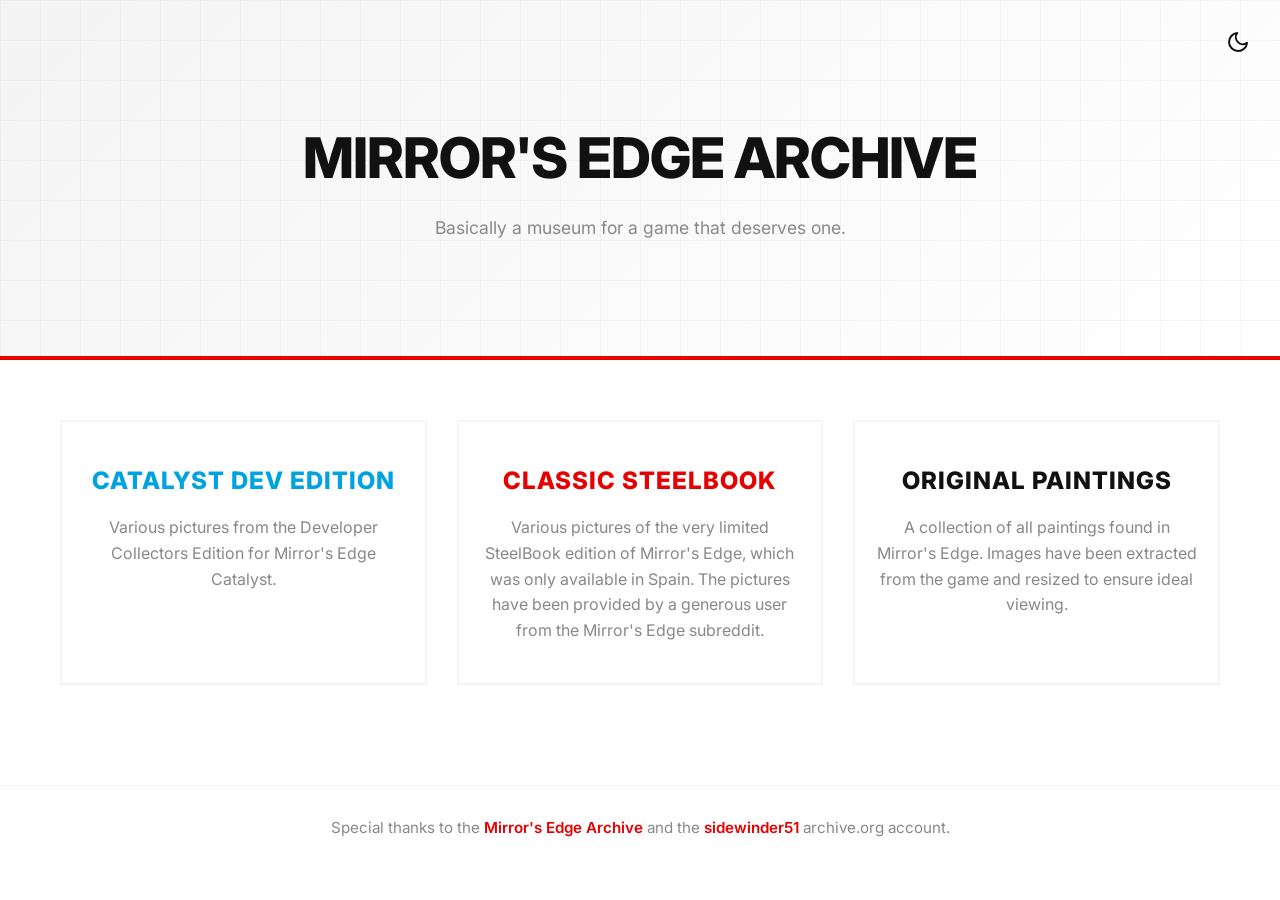
==== index.html @ 83ef65ca "Added files" ====
<!DOCTYPE html>
<html lang="en">

<head>
    <meta charset="UTF-8">
    <meta name="viewport" content="width=device-width, initial-scale=1.0">
    <title>Mirror's Edge Archive</title>
    <meta name="description"
        content="An archive of rare Mirror's Edge and Mirror's Edge Catalyst physical and digital memorabilia.">
    <link href="https://fonts.googleapis.com/css2?family=Inter:wght@300;400;600;800&display=swap" rel="stylesheet">
    <link rel="stylesheet" href="styles.css">
</head>

<body>
    <header class="hero">
        <button id="theme-toggle" class="theme-toggle" aria-label="Toggle dark mode">
            <svg class="moon-icon" xmlns="http://www.w3.org/2000/svg" width="24" height="24" viewBox="0 0 24 24"
                fill="none" stroke="currentColor" stroke-width="2" stroke-linecap="round" stroke-linejoin="round">
                <path d="M21 12.79A9 9 0 1 1 11.21 3 7 7 0 0 0 21 12.79z"></path>
            </svg>
            <svg class="sun-icon hidden" xmlns="http://www.w3.org/2000/svg" width="24" height="24" viewBox="0 0 24 24"
                fill="none" stroke="currentColor" stroke-width="2" stroke-linecap="round" stroke-linejoin="round">
                <circle cx="12" cy="12" r="5"></circle>
                <line x1="12" y1="1" x2="12" y2="3"></line>
                <line x1="12" y1="21" x2="12" y2="23"></line>
                <line x1="4.22" y1="4.22" x2="5.64" y2="5.64"></line>
                <line x1="18.36" y1="18.36" x2="19.78" y2="19.78"></line>
                <line x1="1" y1="12" x2="3" y2="12"></line>
                <line x1="21" y1="12" x2="23" y2="12"></line>
                <line x1="4.22" y1="19.78" x2="5.64" y2="18.36"></line>
                <line x1="18.36" y1="5.64" x2="19.78" y2="4.22"></line>
            </svg>
        </button>
        <div class="hero-content">
            <h1>Mirror's Edge Archive</h1>
            <p>Basically a museum for a game that deserves one.</p>
        </div>
    </header>

    <main class="archive-container">
        <div class="category-menu">
            <a href="dev-edition.html" class="category-card dev">
                <h2>Catalyst Dev Edition</h2>
                <p>Various pictures from the Developer Collectors Edition for Mirror's Edge Catalyst.</p>
            </a>
            <a href="steelbook.html" class="category-card steelbook">
                <h2>Classic Steelbook</h2>
                <p>Various pictures of the very limited SteelBook edition of Mirror's Edge, which was only available in
                    Spain. The pictures have been provided by a generous user from the Mirror's Edge subreddit.</p>
            </a>
            <a href="paintings.html" class="category-card paintings">
                <h2>Original Paintings</h2>
                <p>A collection of all paintings found in Mirror's Edge. Images have been extracted from the game and
                    resized to ensure ideal viewing.</p>
            </a>
        </div>
    </main>

    <footer class="site-footer">
        <div class="footer-content">
            <p>Special thanks to the <a href="https://www.mirrorsedgearchive.org/" target="_blank">Mirror's Edge
                    Archive</a> and the <a href="https://archive.org/details/@sidewinder51"
                    target="_blank">sidewinder51</a> archive.org account.</p>
        </div>
    </footer>

    <script src="script.js"></script>
</body>

</html>
---- styles.css ----
:root {
    --color-pure-white: #FFFFFF;
    --color-off-white: #F4F4F4;
    --color-runner-red: #E60000;
    --color-deep-black: #111111;
    --color-catalyst-blue: #00A3E0;
    --color-city-gray: #888888;
    --color-glass-dark: rgba(17, 17, 17, 0.85);
    --font-primary: 'Inter', sans-serif;
    --transition-fast: 0.2s ease;
    --transition-smooth: 0.4s cubic-bezier(0.16, 1, 0.3, 1);
}

body.dark-mode {
    --color-pure-white: #111111;
    --color-off-white: #222222;
    --color-deep-black: #F4F4F4;
    --color-city-gray: #AAAAAA;
    --color-glass-dark: rgba(0, 0, 0, 0.9);
}

* {
    margin: 0;
    padding: 0;
    box-sizing: border-box;
}

body {
    font-family: var(--font-primary);
    background-color: var(--color-pure-white);
    color: var(--color-deep-black);
    line-height: 1.6;
    transition: background-color var(--transition-smooth), color var(--transition-smooth);
}

.theme-toggle {
    position: absolute;
    top: 20px;
    right: 20px;
    background: transparent;
    border: none;
    color: var(--color-deep-black);
    cursor: pointer;
    padding: 10px;
    display: flex;
    align-items: center;
    justify-content: center;
    z-index: 10;
    border-radius: 50%;
    transition: background-color var(--transition-fast), color var(--transition-fast), transform var(--transition-smooth);
}

.theme-toggle:hover {
    background-color: var(--color-off-white);
    transform: scale(1.1);
}

.theme-toggle svg {
    width: 24px;
    height: 24px;
}

.hero {
    height: 40vh;
    min-height: 300px;
    display: flex;
    align-items: center;
    justify-content: center;
    text-align: center;
    background: linear-gradient(135deg, var(--color-off-white) 0%, var(--color-pure-white) 100%);
    border-bottom: 4px solid var(--color-runner-red);
    position: relative;
    overflow: hidden;
}

.hero::after {
    content: '';
    position: absolute;
    top: 0;
    right: 0;
    bottom: 0;
    left: 0;
    background-image: linear-gradient(rgba(0, 0, 0, 0.03) 1px, transparent 1px),
        linear-gradient(90deg, rgba(0, 0, 0, 0.03) 1px, transparent 1px);
    background-size: 40px 40px;
    z-index: 0;
}

.hero-content {
    position: relative;
    z-index: 1;
    padding: 0 20px;
}

.hero h1 {
    font-size: 3.5rem;
    font-weight: 800;
    text-transform: uppercase;
    letter-spacing: -1px;
    margin-bottom: 10px;
    color: var(--color-deep-black);
}

.hero p {
    font-size: 1.1rem;
    color: var(--color-city-gray);
    max-width: 600px;
    margin: 0 auto;
}

.hero a {
    color: var(--color-runner-red);
    text-decoration: none;
    font-weight: 600;
    transition: color var(--transition-fast);
}

.hero a:hover {
    color: var(--color-deep-black);
    text-decoration: underline;
}

.archive-container {
    max-width: 1200px;
    margin: 0 auto;
    padding: 40px 20px;
}

.category-menu {
    display: grid;
    grid-template-columns: repeat(auto-fit, minmax(300px, 1fr));
    gap: 30px;
    margin-top: 20px;
}

.category-card {
    display: block;
    background: var(--color-pure-white);
    border: 2px solid var(--color-off-white);
    text-decoration: none;
    color: var(--color-deep-black);
    padding: 40px 20px;
    text-align: center;
    transition: all var(--transition-fast);
    cursor: pointer;
}

.category-card:hover {
    border-color: var(--color-runner-red);
    transform: translateY(-5px);
    box-shadow: 0 15px 30px rgba(0, 0, 0, 0.1);
}

.category-card h2 {
    font-size: 1.5rem;
    font-weight: 800;
    text-transform: uppercase;
    letter-spacing: 1px;
    margin-bottom: 15px;
}

.category-card.dev h2 {
    color: var(--color-catalyst-blue);
}

.category-card.steelbook h2 {
    color: var(--color-runner-red);
}

.category-card.paintings h2 {
    color: var(--color-deep-black);
}

.category-card p {
    color: var(--color-city-gray);
    font-size: 1rem;
}

.gallery {
    display: grid;
    grid-template-columns: repeat(auto-fill, minmax(300px, 1fr));
    gap: 30px;
}

.gallery-item {
    background: var(--color-pure-white);
    border: 1px solid var(--color-off-white);
    overflow: hidden;
    cursor: pointer;
    transition: box-shadow var(--transition-smooth), transform var(--transition-smooth);
    position: relative;
}

.gallery-item:hover {
    box-shadow: 0 15px 30px rgba(0, 0, 0, 0.1);
    transform: translateY(-5px);
}

.gallery-item:hover .image-placeholder {
    transform: scale(1.05);
}

.image-placeholder {
    width: 100%;
    height: 250px;
    display: flex;
    align-items: center;
    justify-content: center;
    transition: transform var(--transition-smooth);
    background-color: var(--color-off-white);
}

.image-placeholder img {
    width: 100%;
    height: 100%;
    object-fit: cover;
}

.bg-catalyst {
    background-color: rgba(0, 163, 224, 0.1);
    color: var(--color-catalyst-blue);
}

.bg-red {
    background-color: rgba(230, 0, 0, 0.1);
    color: var(--color-runner-red);
}

.bg-pure {
    background-color: var(--color-off-white);
    color: var(--color-city-gray);
}

.placeholder-text {
    font-weight: 600;
    font-size: 1.1rem;
    text-transform: uppercase;
    letter-spacing: 1px;
}

.item-info {
    padding: 20px;
    background: var(--color-pure-white);
    position: relative;
    z-index: 2;
}

.item-info h3 {
    font-size: 1.2rem;
    margin-bottom: 5px;
    font-weight: 600;
}

.item-info p {
    font-size: 0.9rem;
    color: var(--color-city-gray);
}

.back-link {
    display: inline-block;
    margin-bottom: 30px;
    color: var(--color-city-gray);
    text-decoration: none;
    font-weight: 600;
    text-transform: uppercase;
    font-size: 0.9rem;
    letter-spacing: 1px;
    transition: color var(--transition-fast);
}

.back-link:hover {
    color: var(--color-runner-red);
}

.lightbox {
    position: fixed;
    top: 0;
    left: 0;
    width: 100%;
    height: 100%;
    background-color: var(--color-glass-dark);
    z-index: 1000;
    display: flex;
    align-items: center;
    justify-content: center;
    opacity: 0;
    visibility: hidden;
    transition: opacity var(--transition-smooth), visibility var(--transition-smooth);
    backdrop-filter: blur(5px);
}

.lightbox[aria-hidden="false"] {
    opacity: 1;
    visibility: visible;
}

.lightbox-content {
    max-width: 90%;
    max-height: 90vh;
    display: flex;
    flex-direction: column;
    align-items: center;
    position: relative;
    transform: scale(0.95);
    transition: transform var(--transition-smooth);
}

.lightbox[aria-hidden="false"] .lightbox-content {
    transform: scale(1);
}

.lightbox-image-container {
    width: 100%;
    max-height: 80vh;
    display: flex;
    justify-content: center;
}

.lightbox-image-container .image-placeholder {
    width: 80vw;
    max-width: 800px;
    height: 60vh;
    background-color: transparent;
}

.lightbox-image-container .image-placeholder img {
    object-fit: contain;
}

.lightbox-caption {
    margin-top: 15px;
    color: #FFFFFF;
    text-align: center;
}

.lightbox-caption h3 {
    font-size: 1.5rem;
    margin-bottom: 5px;
}

.lightbox-close {
    position: absolute;
    top: 30px;
    right: 30px;
    background: transparent;
    border: none;
    color: #FFFFFF;
    font-size: 3rem;
    line-height: 1;
    cursor: pointer;
    transition: color var(--transition-fast);
}

.lightbox-close:hover {
    color: var(--color-runner-red);
}

.hidden {
    display: none !important;
}

.site-footer {
    background-color: var(--color-pure-white);
    padding: 30px 20px;
    text-align: center;
    border-top: 1px solid var(--color-off-white);
    margin-top: 60px;
}

.site-footer p {
    color: var(--color-city-gray);
    font-size: 0.95rem;
    max-width: 800px;
    margin: 0 auto;
}

.site-footer a {
    color: var(--color-runner-red);
    text-decoration: none;
    font-weight: 600;
    transition: color var(--transition-fast);
}

.site-footer a:hover {
    color: var(--color-deep-black);
    text-decoration: underline;
}

@media (max-width: 768px) {
    .hero h1 {
        font-size: 2.5rem;
    }

    .gallery {
        grid-template-columns: repeat(auto-fill, minmax(250px, 1fr));
    }
}
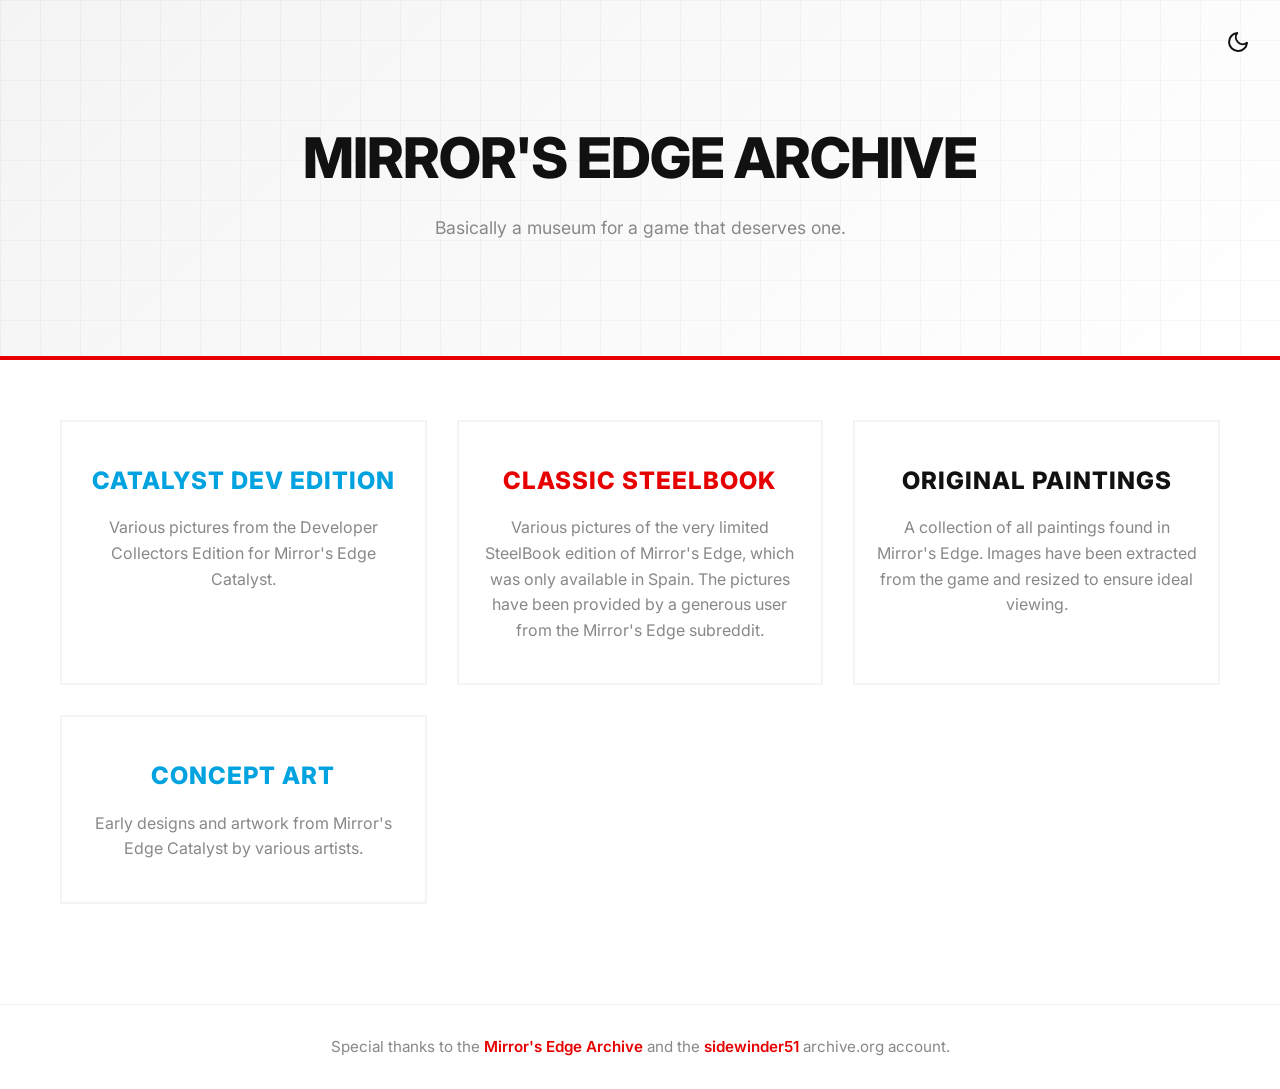
==== commit ae5db613: "Add concept art section with 70 images" ====
--- a/index.html
+++ b/index.html
@@ -53,6 +53,10 @@
                 <p>A collection of all paintings found in Mirror's Edge. Images have been extracted from the game and
                     resized to ensure ideal viewing.</p>
             </a>
+            <a href="concept-art.html" class="category-card dev">
+                <h2>Concept Art</h2>
+                <p>Early designs and artwork from Mirror's Edge Catalyst by various artists.</p>
+            </a>
         </div>
     </main>
 
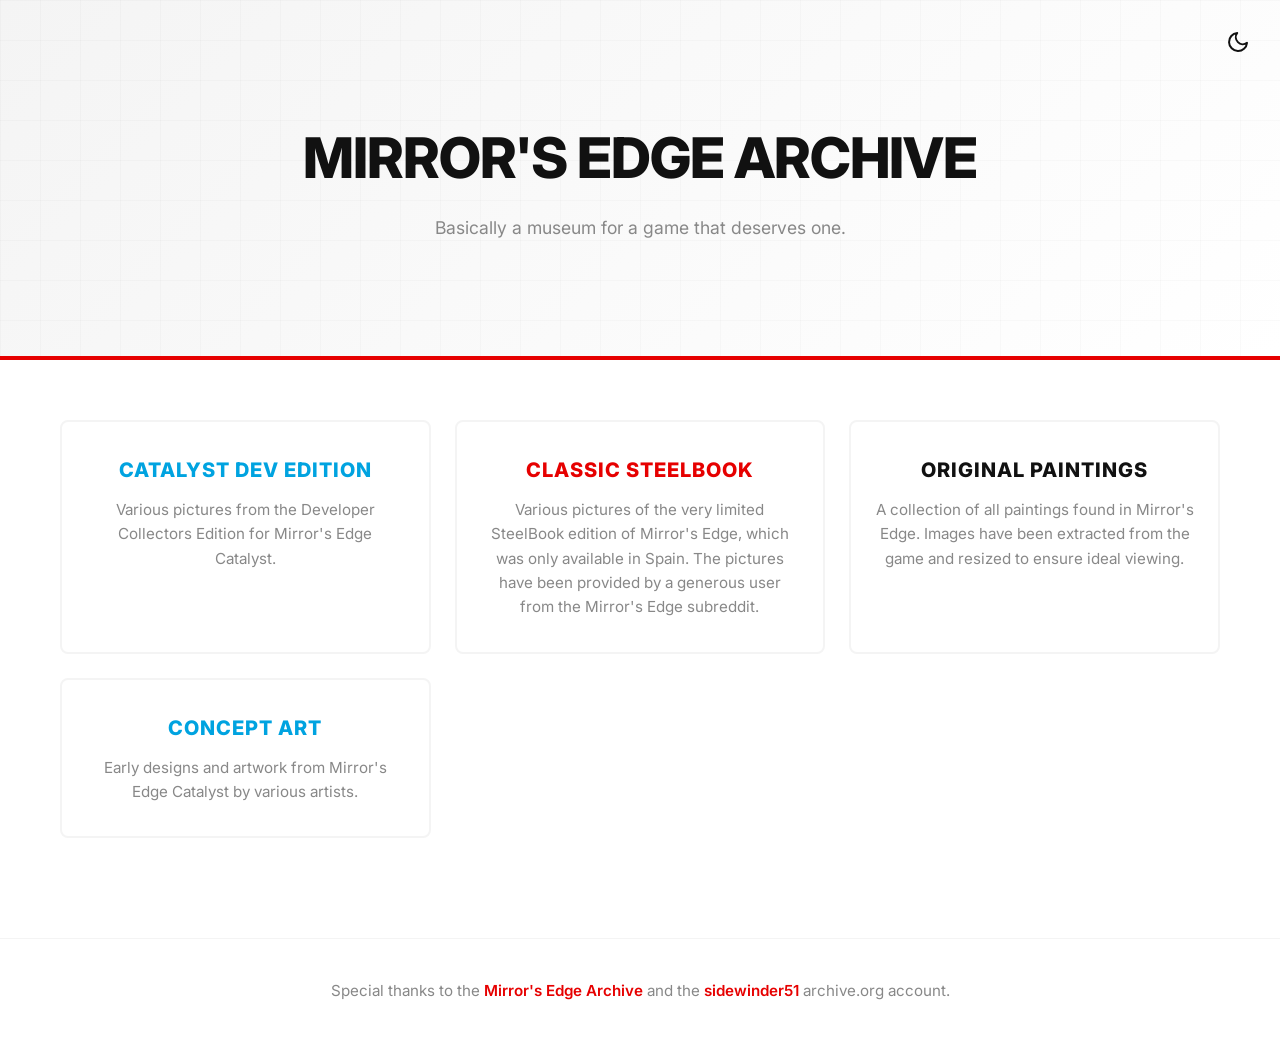
==== commit f70c5340: "Improve code quality and responsiveness" ====
--- a/index.html
+++ b/index.html
@@ -68,7 +68,7 @@
         </div>
     </footer>
 
-    <script src="script.js"></script>
+    <script src="script.js" defer></script>
 </body>
 
 </html>
--- a/styles.css
+++ b/styles.css
@@ -5,18 +5,18 @@
     --color-deep-black: #111111;
     --color-catalyst-blue: #00A3E0;
     --color-city-gray: #888888;
-    --color-glass-dark: rgba(17, 17, 17, 0.85);
-    --font-primary: 'Inter', sans-serif;
+    --color-glass-dark: rgba(17, 17, 17, 0.9);
+    --font-primary: 'Inter', -apple-system, BlinkMacSystemFont, 'Segoe UI', sans-serif;
     --transition-fast: 0.2s ease;
     --transition-smooth: 0.4s cubic-bezier(0.16, 1, 0.3, 1);
 }
 
 body.dark-mode {
     --color-pure-white: #111111;
-    --color-off-white: #222222;
+    --color-off-white: #1a1a1a;
     --color-deep-black: #F4F4F4;
     --color-city-gray: #AAAAAA;
-    --color-glass-dark: rgba(0, 0, 0, 0.9);
+    --color-glass-dark: rgba(0, 0, 0, 0.95);
 }
 
 * {
@@ -25,12 +25,17 @@
     box-sizing: border-box;
 }
 
+html {
+    scroll-behavior: smooth;
+}
+
 body {
     font-family: var(--font-primary);
     background-color: var(--color-pure-white);
     color: var(--color-deep-black);
     line-height: 1.6;
     transition: background-color var(--transition-smooth), color var(--transition-smooth);
+    min-height: 100vh;
 }
 
 .theme-toggle {
@@ -47,12 +52,16 @@
     justify-content: center;
     z-index: 10;
     border-radius: 50%;
-    transition: background-color var(--transition-fast), color var(--transition-fast), transform var(--transition-smooth);
+    transition: background-color var(--transition-fast), transform var(--transition-smooth);
 }
 
 .theme-toggle:hover {
-    background-color: var(--color-off-white);
+    background-color: rgba(0, 0, 0, 0.05);
     transform: scale(1.1);
+}
+
+body.dark-mode .theme-toggle:hover {
+    background-color: rgba(255, 255, 255, 0.1);
 }
 
 .theme-toggle svg {
@@ -61,8 +70,7 @@
 }
 
 .hero {
-    height: 40vh;
-    min-height: 300px;
+    min-height: 40vh;
     display: flex;
     align-items: center;
     justify-content: center;
@@ -71,17 +79,16 @@
     border-bottom: 4px solid var(--color-runner-red);
     position: relative;
     overflow: hidden;
+    padding: 60px 20px;
 }
 
 .hero::after {
     content: '';
     position: absolute;
-    top: 0;
-    right: 0;
-    bottom: 0;
-    left: 0;
-    background-image: linear-gradient(rgba(0, 0, 0, 0.03) 1px, transparent 1px),
-        linear-gradient(90deg, rgba(0, 0, 0, 0.03) 1px, transparent 1px);
+    inset: 0;
+    background-image: 
+        linear-gradient(rgba(0, 0, 0, 0.02) 1px, transparent 1px),
+        linear-gradient(90deg, rgba(0, 0, 0, 0.02) 1px, transparent 1px);
     background-size: 40px 40px;
     z-index: 0;
 }
@@ -89,11 +96,11 @@
 .hero-content {
     position: relative;
     z-index: 1;
-    padding: 0 20px;
+    max-width: 800px;
 }
 
 .hero h1 {
-    font-size: 3.5rem;
+    font-size: clamp(2rem, 5vw, 3.5rem);
     font-weight: 800;
     text-transform: uppercase;
     letter-spacing: -1px;
@@ -102,22 +109,10 @@
 }
 
 .hero p {
-    font-size: 1.1rem;
+    font-size: clamp(1rem, 2vw, 1.1rem);
     color: var(--color-city-gray);
     max-width: 600px;
     margin: 0 auto;
-}
-
-.hero a {
-    color: var(--color-runner-red);
-    text-decoration: none;
-    font-weight: 600;
-    transition: color var(--transition-fast);
-}
-
-.hero a:hover {
-    color: var(--color-deep-black);
-    text-decoration: underline;
 }
 
 .archive-container {
@@ -128,35 +123,37 @@
 
 .category-menu {
     display: grid;
-    grid-template-columns: repeat(auto-fit, minmax(300px, 1fr));
-    gap: 30px;
+    grid-template-columns: repeat(auto-fit, minmax(280px, 1fr));
+    gap: 24px;
     margin-top: 20px;
 }
 
 .category-card {
-    display: block;
+    display: flex;
+    flex-direction: column;
     background: var(--color-pure-white);
     border: 2px solid var(--color-off-white);
     text-decoration: none;
     color: var(--color-deep-black);
-    padding: 40px 20px;
+    padding: 32px 24px;
     text-align: center;
     transition: all var(--transition-fast);
     cursor: pointer;
+    border-radius: 8px;
 }
 
 .category-card:hover {
     border-color: var(--color-runner-red);
-    transform: translateY(-5px);
-    box-shadow: 0 15px 30px rgba(0, 0, 0, 0.1);
+    transform: translateY(-4px);
+    box-shadow: 0 12px 24px rgba(0, 0, 0, 0.1);
 }
 
 .category-card h2 {
-    font-size: 1.5rem;
+    font-size: 1.25rem;
     font-weight: 800;
     text-transform: uppercase;
     letter-spacing: 1px;
-    margin-bottom: 15px;
+    margin-bottom: 12px;
 }
 
 .category-card.dev h2 {
@@ -173,13 +170,14 @@
 
 .category-card p {
     color: var(--color-city-gray);
-    font-size: 1rem;
+    font-size: 0.95rem;
+    flex-grow: 1;
 }
 
 .gallery {
     display: grid;
-    grid-template-columns: repeat(auto-fill, minmax(300px, 1fr));
-    gap: 30px;
+    grid-template-columns: repeat(auto-fill, minmax(280px, 1fr));
+    gap: 24px;
 }
 
 .gallery-item {
@@ -187,22 +185,28 @@
     border: 1px solid var(--color-off-white);
     overflow: hidden;
     cursor: pointer;
-    transition: box-shadow var(--transition-smooth), transform var(--transition-smooth);
+    transition: box-shadow var(--transition-fast), transform var(--transition-fast);
     position: relative;
+    border-radius: 8px;
 }
 
 .gallery-item:hover {
-    box-shadow: 0 15px 30px rgba(0, 0, 0, 0.1);
-    transform: translateY(-5px);
+    box-shadow: 0 12px 24px rgba(0, 0, 0, 0.1);
+    transform: translateY(-4px);
 }
 
 .gallery-item:hover .image-placeholder {
-    transform: scale(1.05);
+    transform: scale(1.03);
+}
+
+.gallery-item:focus {
+    outline: 2px solid var(--color-catalyst-blue);
+    outline-offset: 2px;
 }
 
 .image-placeholder {
     width: 100%;
-    height: 250px;
+    aspect-ratio: 4/3;
     display: flex;
     align-items: center;
     justify-content: center;
@@ -217,53 +221,43 @@
 }
 
 .bg-catalyst {
-    background-color: rgba(0, 163, 224, 0.1);
-    color: var(--color-catalyst-blue);
+    background-color: rgba(0, 163, 224, 0.08);
 }
 
 .bg-red {
-    background-color: rgba(230, 0, 0, 0.1);
-    color: var(--color-runner-red);
+    background-color: rgba(230, 0, 0, 0.08);
 }
 
 .bg-pure {
     background-color: var(--color-off-white);
+}
+
+.item-info {
+    padding: 16px;
+    background: var(--color-pure-white);
+}
+
+.item-info h3 {
+    font-size: 1rem;
+    margin-bottom: 4px;
+    font-weight: 600;
+}
+
+.item-info p {
+    font-size: 0.85rem;
     color: var(--color-city-gray);
 }
 
-.placeholder-text {
-    font-weight: 600;
-    font-size: 1.1rem;
-    text-transform: uppercase;
-    letter-spacing: 1px;
-}
-
-.item-info {
-    padding: 20px;
-    background: var(--color-pure-white);
-    position: relative;
-    z-index: 2;
-}
-
-.item-info h3 {
-    font-size: 1.2rem;
-    margin-bottom: 5px;
-    font-weight: 600;
-}
-
-.item-info p {
-    font-size: 0.9rem;
-    color: var(--color-city-gray);
-}
-
 .back-link {
-    display: inline-block;
-    margin-bottom: 30px;
+    display: inline-flex;
+    align-items: center;
+    gap: 8px;
+    margin-bottom: 24px;
     color: var(--color-city-gray);
     text-decoration: none;
     font-weight: 600;
     text-transform: uppercase;
-    font-size: 0.9rem;
+    font-size: 0.85rem;
     letter-spacing: 1px;
     transition: color var(--transition-fast);
 }
@@ -272,12 +266,13 @@
     color: var(--color-runner-red);
 }
 
+.back-link::before {
+    content: '←';
+}
+
 .lightbox {
     position: fixed;
-    top: 0;
-    left: 0;
-    width: 100%;
-    height: 100%;
+    inset: 0;
     background-color: var(--color-glass-dark);
     z-index: 1000;
     display: flex;
@@ -286,7 +281,9 @@
     opacity: 0;
     visibility: hidden;
     transition: opacity var(--transition-smooth), visibility var(--transition-smooth);
-    backdrop-filter: blur(5px);
+    backdrop-filter: blur(8px);
+    -webkit-backdrop-filter: blur(8px);
+    padding: 20px;
 }
 
 .lightbox[aria-hidden="false"] {
@@ -310,58 +307,61 @@
 }
 
 .lightbox-image-container {
-    width: 100%;
+    display: flex;
+    justify-content: center;
     max-height: 80vh;
-    display: flex;
-    justify-content: center;
-}
-
-.lightbox-image-container .image-placeholder {
-    width: 80vw;
-    max-width: 800px;
-    height: 60vh;
-    background-color: transparent;
-}
-
-.lightbox-image-container .image-placeholder img {
+}
+
+.lightbox-image-container img {
+    max-width: 100%;
+    max-height: 80vh;
     object-fit: contain;
+    border-radius: 4px;
 }
 
 .lightbox-caption {
-    margin-top: 15px;
-    color: #FFFFFF;
+    margin-top: 16px;
+    color: #fff;
     text-align: center;
 }
 
 .lightbox-caption h3 {
-    font-size: 1.5rem;
-    margin-bottom: 5px;
+    font-size: 1.25rem;
+    margin-bottom: 4px;
+}
+
+.lightbox-caption p {
+    font-size: 0.9rem;
+    opacity: 0.8;
 }
 
 .lightbox-close {
-    position: absolute;
-    top: 30px;
-    right: 30px;
-    background: transparent;
+    position: fixed;
+    top: 20px;
+    right: 20px;
+    background: rgba(255, 255, 255, 0.1);
     border: none;
-    color: #FFFFFF;
-    font-size: 3rem;
+    color: #fff;
+    font-size: 2rem;
     line-height: 1;
     cursor: pointer;
-    transition: color var(--transition-fast);
+    width: 48px;
+    height: 48px;
+    display: flex;
+    align-items: center;
+    justify-content: center;
+    border-radius: 50%;
+    transition: background-color var(--transition-fast);
 }
 
 .lightbox-close:hover {
+    background: rgba(255, 255, 255, 0.2);
     color: var(--color-runner-red);
-}
-
-.hidden {
-    display: none !important;
 }
 
 .site-footer {
     background-color: var(--color-pure-white);
-    padding: 30px 20px;
+    padding: 40px 20px;
     text-align: center;
     border-top: 1px solid var(--color-off-white);
     margin-top: 60px;
@@ -386,12 +386,53 @@
     text-decoration: underline;
 }
 
+.hidden {
+    display: none !important;
+}
+
 @media (max-width: 768px) {
-    .hero h1 {
-        font-size: 2.5rem;
-    }
-
+    .hero {
+        min-height: 30vh;
+        padding: 40px 16px;
+    }
+
+    .archive-container {
+        padding: 24px 16px;
+    }
+
+    .category-menu,
     .gallery {
-        grid-template-columns: repeat(auto-fill, minmax(250px, 1fr));
-    }
-}+        grid-template-columns: 1fr;
+        gap: 16px;
+    }
+
+    .lightbox-close {
+        top: 12px;
+        right: 12px;
+        width: 40px;
+        height: 40px;
+        font-size: 1.5rem;
+    }
+
+    .lightbox-content {
+        max-width: 95%;
+    }
+
+    .lightbox-image-container img {
+        max-height: 70vh;
+    }
+}
+
+@media (prefers-reduced-motion: reduce) {
+    *,
+    *::before,
+    *::after {
+        animation-duration: 0.01ms !important;
+        animation-iteration-count: 1 !important;
+        transition-duration: 0.01ms !important;
+    }
+    
+    html {
+        scroll-behavior: auto;
+    }
+}
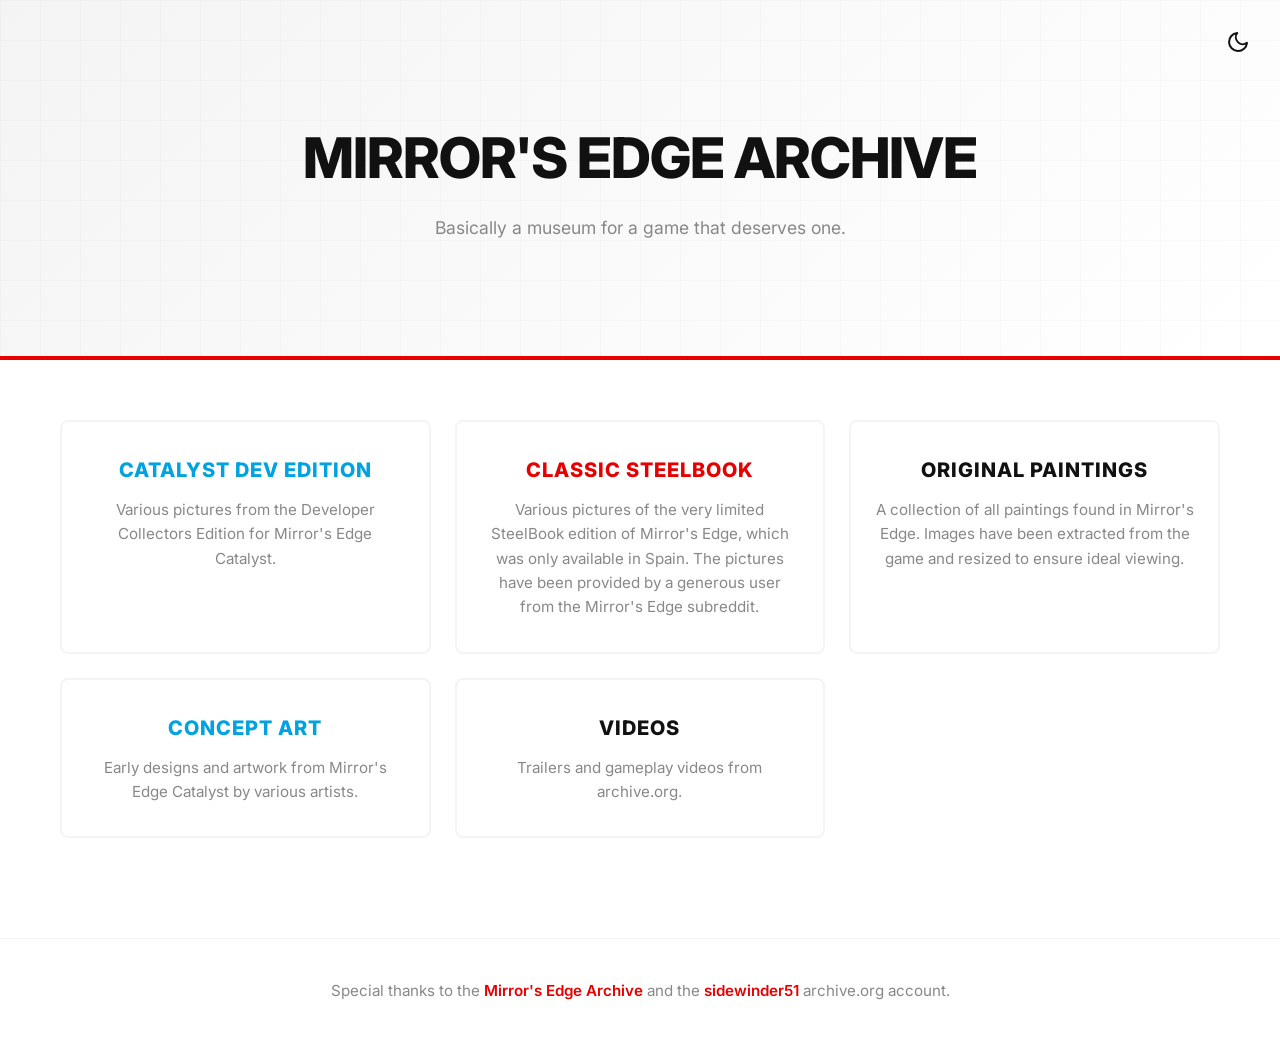
==== commit f3f82c2d: "Add videos page and more concept art images" ====
--- a/index.html
+++ b/index.html
@@ -57,6 +57,10 @@
                 <h2>Concept Art</h2>
                 <p>Early designs and artwork from Mirror's Edge Catalyst by various artists.</p>
             </a>
+            <a href="videos.html" class="category-card paintings">
+                <h2>Videos</h2>
+                <p>Trailers and gameplay videos from archive.org.</p>
+            </a>
         </div>
     </main>
 
--- a/styles.css
+++ b/styles.css
@@ -264,10 +264,6 @@
 
 .back-link:hover {
     color: var(--color-runner-red);
-}
-
-.back-link::before {
-    content: '←';
 }
 
 .lightbox {
@@ -423,6 +419,119 @@
     }
 }
 
+.videos-section {
+    margin-bottom: 48px;
+}
+
+.videos-section h2 {
+    font-size: 1.5rem;
+    font-weight: 800;
+    text-transform: uppercase;
+    letter-spacing: 1px;
+    margin-bottom: 16px;
+    color: var(--color-deep-black);
+}
+
+.section-intro {
+    color: var(--color-city-gray);
+    margin-bottom: 24px;
+}
+
+.section-intro a {
+    color: var(--color-runner-red);
+    text-decoration: none;
+    font-weight: 600;
+}
+
+.section-intro a:hover {
+    text-decoration: underline;
+}
+
+.video-grid {
+    display: flex;
+    flex-direction: column;
+    gap: 24px;
+}
+
+.video-card {
+    background: var(--color-off-white);
+    border-radius: 8px;
+    overflow: hidden;
+}
+
+.video-embed {
+    position: relative;
+    padding-bottom: 56.25%;
+    height: 0;
+    overflow: hidden;
+}
+
+.video-embed iframe {
+    position: absolute;
+    top: 0;
+    left: 0;
+    width: 100%;
+    height: 100%;
+}
+
+.video-info {
+    padding: 20px;
+}
+
+.video-info h3 {
+    font-size: 1.1rem;
+    font-weight: 600;
+    margin-bottom: 8px;
+    color: var(--color-deep-black);
+}
+
+.video-info p {
+    color: var(--color-city-gray);
+    font-size: 0.9rem;
+    margin-bottom: 12px;
+}
+
+.external-link {
+    display: inline-block;
+    padding: 8px 16px;
+    background: var(--color-runner-red);
+    color: #fff;
+    text-decoration: none;
+    border-radius: 4px;
+    font-size: 0.85rem;
+    font-weight: 600;
+    transition: background-color var(--transition-fast);
+}
+
+.external-link:hover {
+    background: var(--color-deep-black);
+}
+
+.external-links-list {
+    list-style: none;
+    padding: 0;
+    margin-top: 16px;
+}
+
+.external-links-list li {
+    padding: 12px 0;
+    border-bottom: 1px solid var(--color-off-white);
+}
+
+.external-links-list li:last-child {
+    border-bottom: none;
+}
+
+.external-links-list a {
+    color: var(--color-catalyst-blue);
+    text-decoration: none;
+    font-weight: 600;
+}
+
+.external-links-list a:hover {
+    text-decoration: underline;
+}
+
 @media (prefers-reduced-motion: reduce) {
     *,
     *::before,
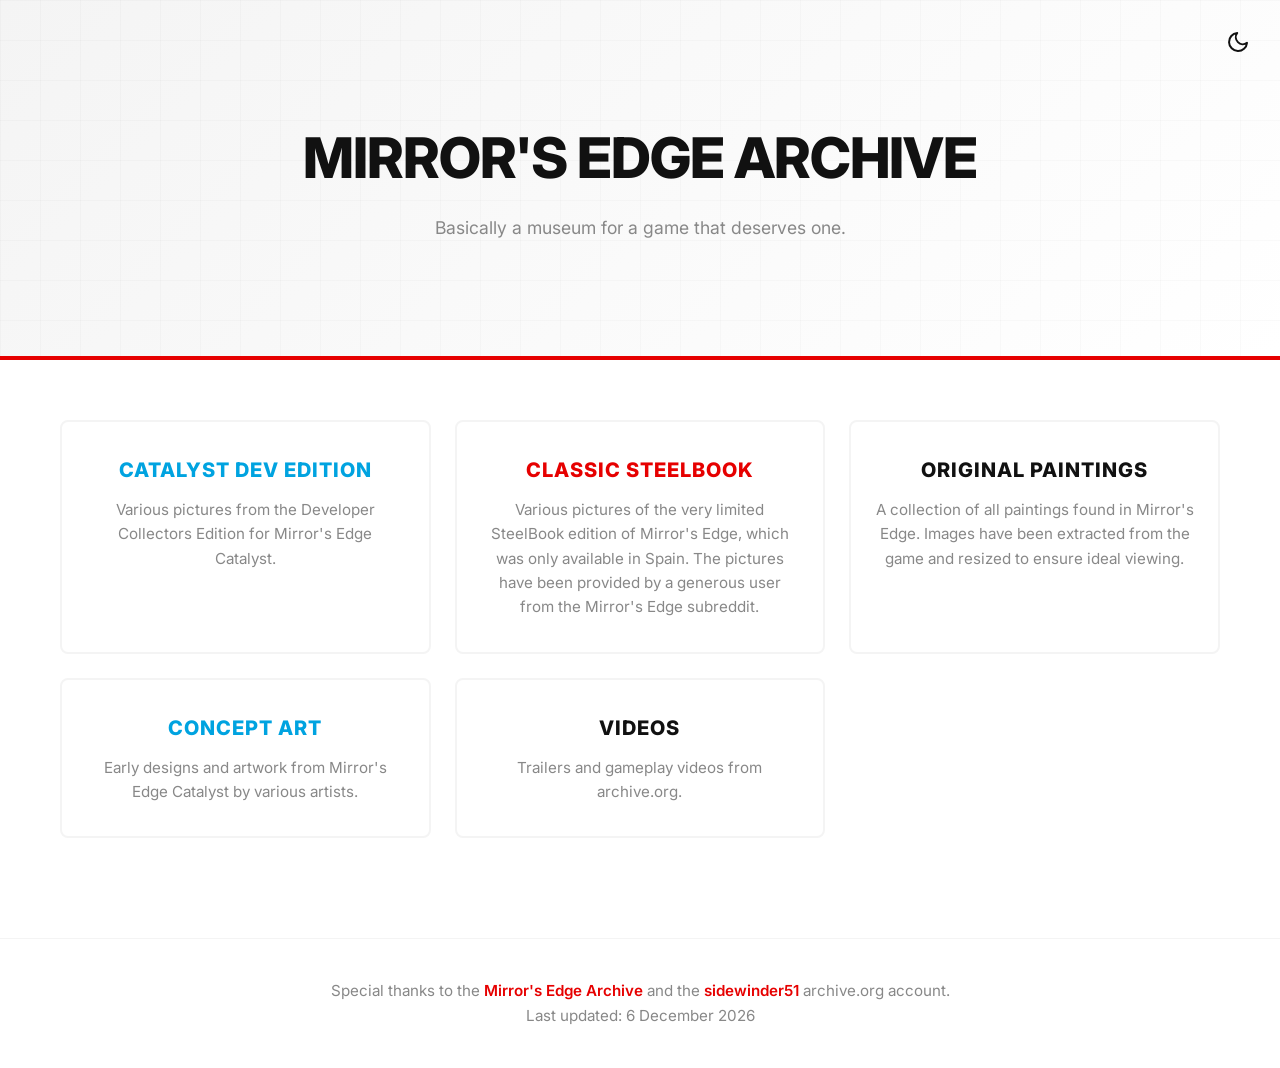
==== commit cf000a22: "Add PWA support with manifest, service worker, and last updated dates" ====
--- a/index.html
+++ b/index.html
@@ -7,6 +7,10 @@
     <title>Mirror's Edge Archive</title>
     <meta name="description"
         content="An archive of rare Mirror's Edge and Mirror's Edge Catalyst physical and digital memorabilia.">
+    <link rel="manifest" href="manifest.json" />
+    <meta name="theme-color" content="#5E8ABF" />
+    <link rel="preconnect" href="https://fonts.googleapis.com" />
+    <link rel="preconnect" href="https://fonts.gstatic.com" crossorigin />
     <link href="https://fonts.googleapis.com/css2?family=Inter:wght@300;400;600;800&display=swap" rel="stylesheet">
     <link rel="stylesheet" href="styles.css">
 </head>
@@ -69,10 +73,19 @@
             <p>Special thanks to the <a href="https://www.mirrorsedgearchive.org/" target="_blank">Mirror's Edge
                     Archive</a> and the <a href="https://archive.org/details/@sidewinder51"
                     target="_blank">sidewinder51</a> archive.org account.</p>
+            <p>Last updated: <span class="last-updated"></span></p>
         </div>
     </footer>
 
     <script src="script.js" defer></script>
+    <script>
+        document.querySelector('.last-updated').textContent = new Date().toLocaleDateString('en-GB', { year: 'numeric', month: 'long', day: 'numeric' });
+    </script>
+    <script>
+        if ('serviceWorker' in navigator) {
+            navigator.serviceWorker.register('/Mirrors-Edge-Archive/sw.js').then(() => {});
+        }
+    </script>
 </body>
 
 </html>
--- a/styles.css
+++ b/styles.css
@@ -448,12 +448,14 @@
 }
 
 .video-grid {
+    display: grid;
+    grid-template-columns: repeat(3, 1fr);
+    gap: 24px;
+}
+
+.video-card {
     display: flex;
     flex-direction: column;
-    gap: 24px;
-}
-
-.video-card {
     background: var(--color-off-white);
     border-radius: 8px;
     overflow: hidden;
@@ -476,6 +478,12 @@
 
 .video-info {
     padding: 20px;
+}
+
+@media (max-width: 900px) {
+    .video-grid {
+        grid-template-columns: 1fr;
+    }
 }
 
 .video-info h3 {
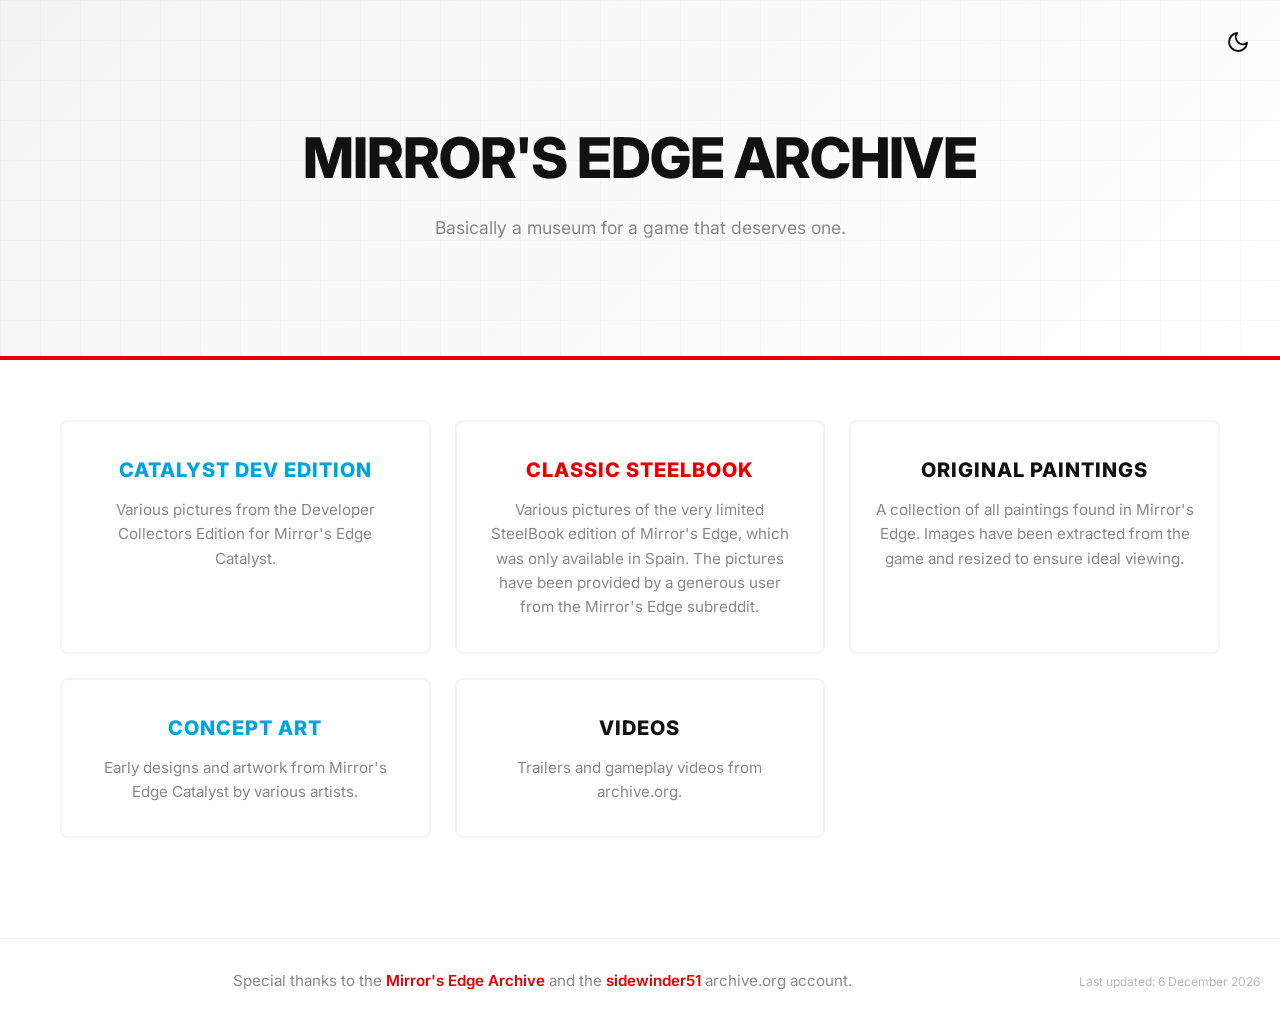
==== commit 3ce2b26b: "Merge footer into single element with date on right" ====
--- a/index.html
+++ b/index.html
@@ -73,8 +73,8 @@
             <p>Special thanks to the <a href="https://www.mirrorsedgearchive.org/" target="_blank">Mirror's Edge
                     Archive</a> and the <a href="https://archive.org/details/@sidewinder51"
                     target="_blank">sidewinder51</a> archive.org account.</p>
-            <p>Last updated: <span class="last-updated"></span></p>
         </div>
+        <span class="last-updated-date">Last updated: <span class="last-updated"></span></span>
     </footer>
 
     <script src="script.js" defer></script>
--- a/styles.css
+++ b/styles.css
@@ -357,17 +357,42 @@
 
 .site-footer {
     background-color: var(--color-pure-white);
-    padding: 40px 20px;
-    text-align: center;
+    padding: 30px 20px;
     border-top: 1px solid var(--color-off-white);
     margin-top: 60px;
-}
-
-.site-footer p {
+    display: flex;
+    justify-content: space-between;
+    align-items: center;
+    flex-wrap: wrap;
+    gap: 15px;
+}
+
+.site-footer .footer-content {
+    flex: 1;
+    min-width: 200px;
+}
+
+.site-footer .footer-content p {
     color: var(--color-city-gray);
     font-size: 0.95rem;
     max-width: 800px;
     margin: 0 auto;
+    text-align: center;
+}
+
+.site-footer p {
+    color: var(--color-city-gray);
+    font-size: 0.95rem;
+    max-width: 800px;
+    margin: 0 auto;
+    text-align: center;
+}
+
+.site-footer .last-updated-date {
+    font-size: 0.75rem;
+    color: var(--color-city-gray);
+    opacity: 0.6;
+    text-align: right;
 }
 
 .site-footer a {
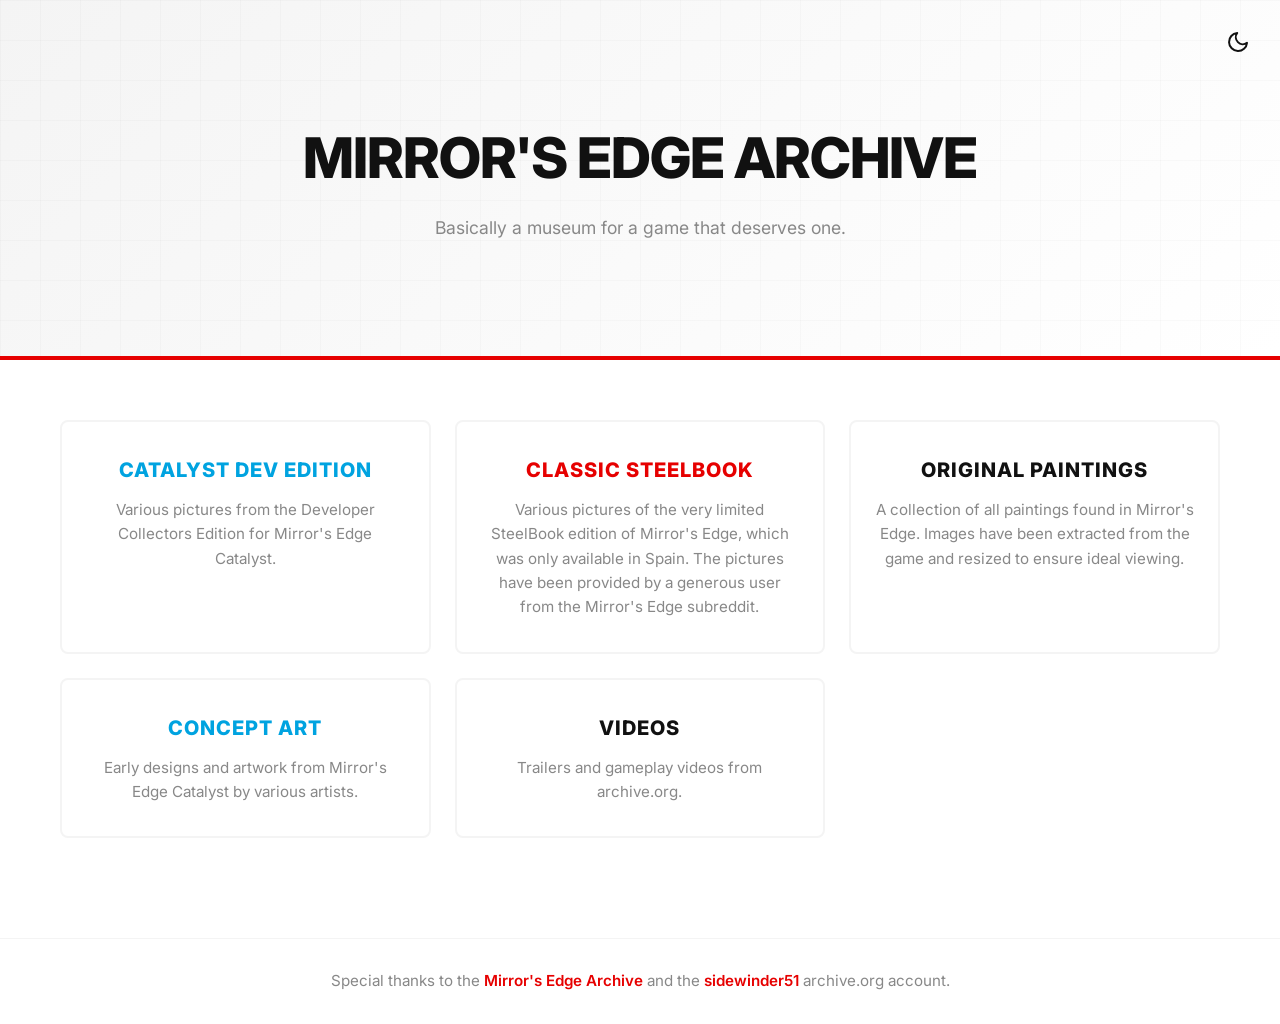
==== commit 1fdce401: "Remove last updated feature" ====
--- a/index.html
+++ b/index.html
@@ -74,13 +74,9 @@
                     Archive</a> and the <a href="https://archive.org/details/@sidewinder51"
                     target="_blank">sidewinder51</a> archive.org account.</p>
         </div>
-        <span class="last-updated-date">Last updated: <span class="last-updated"></span></span>
     </footer>
 
     <script src="script.js" defer></script>
-    <script>
-        document.querySelector('.last-updated').textContent = new Date().toLocaleDateString('en-GB', { year: 'numeric', month: 'long', day: 'numeric' });
-    </script>
     <script>
         if ('serviceWorker' in navigator) {
             navigator.serviceWorker.register('/Mirrors-Edge-Archive/sw.js').then(() => {});
--- a/styles.css
+++ b/styles.css
@@ -360,16 +360,10 @@
     padding: 30px 20px;
     border-top: 1px solid var(--color-off-white);
     margin-top: 60px;
-    display: flex;
-    justify-content: space-between;
-    align-items: center;
-    flex-wrap: wrap;
-    gap: 15px;
 }
 
 .site-footer .footer-content {
-    flex: 1;
-    min-width: 200px;
+    text-align: center;
 }
 
 .site-footer .footer-content p {
@@ -377,22 +371,6 @@
     font-size: 0.95rem;
     max-width: 800px;
     margin: 0 auto;
-    text-align: center;
-}
-
-.site-footer p {
-    color: var(--color-city-gray);
-    font-size: 0.95rem;
-    max-width: 800px;
-    margin: 0 auto;
-    text-align: center;
-}
-
-.site-footer .last-updated-date {
-    font-size: 0.75rem;
-    color: var(--color-city-gray);
-    opacity: 0.6;
-    text-align: right;
 }
 
 .site-footer a {
